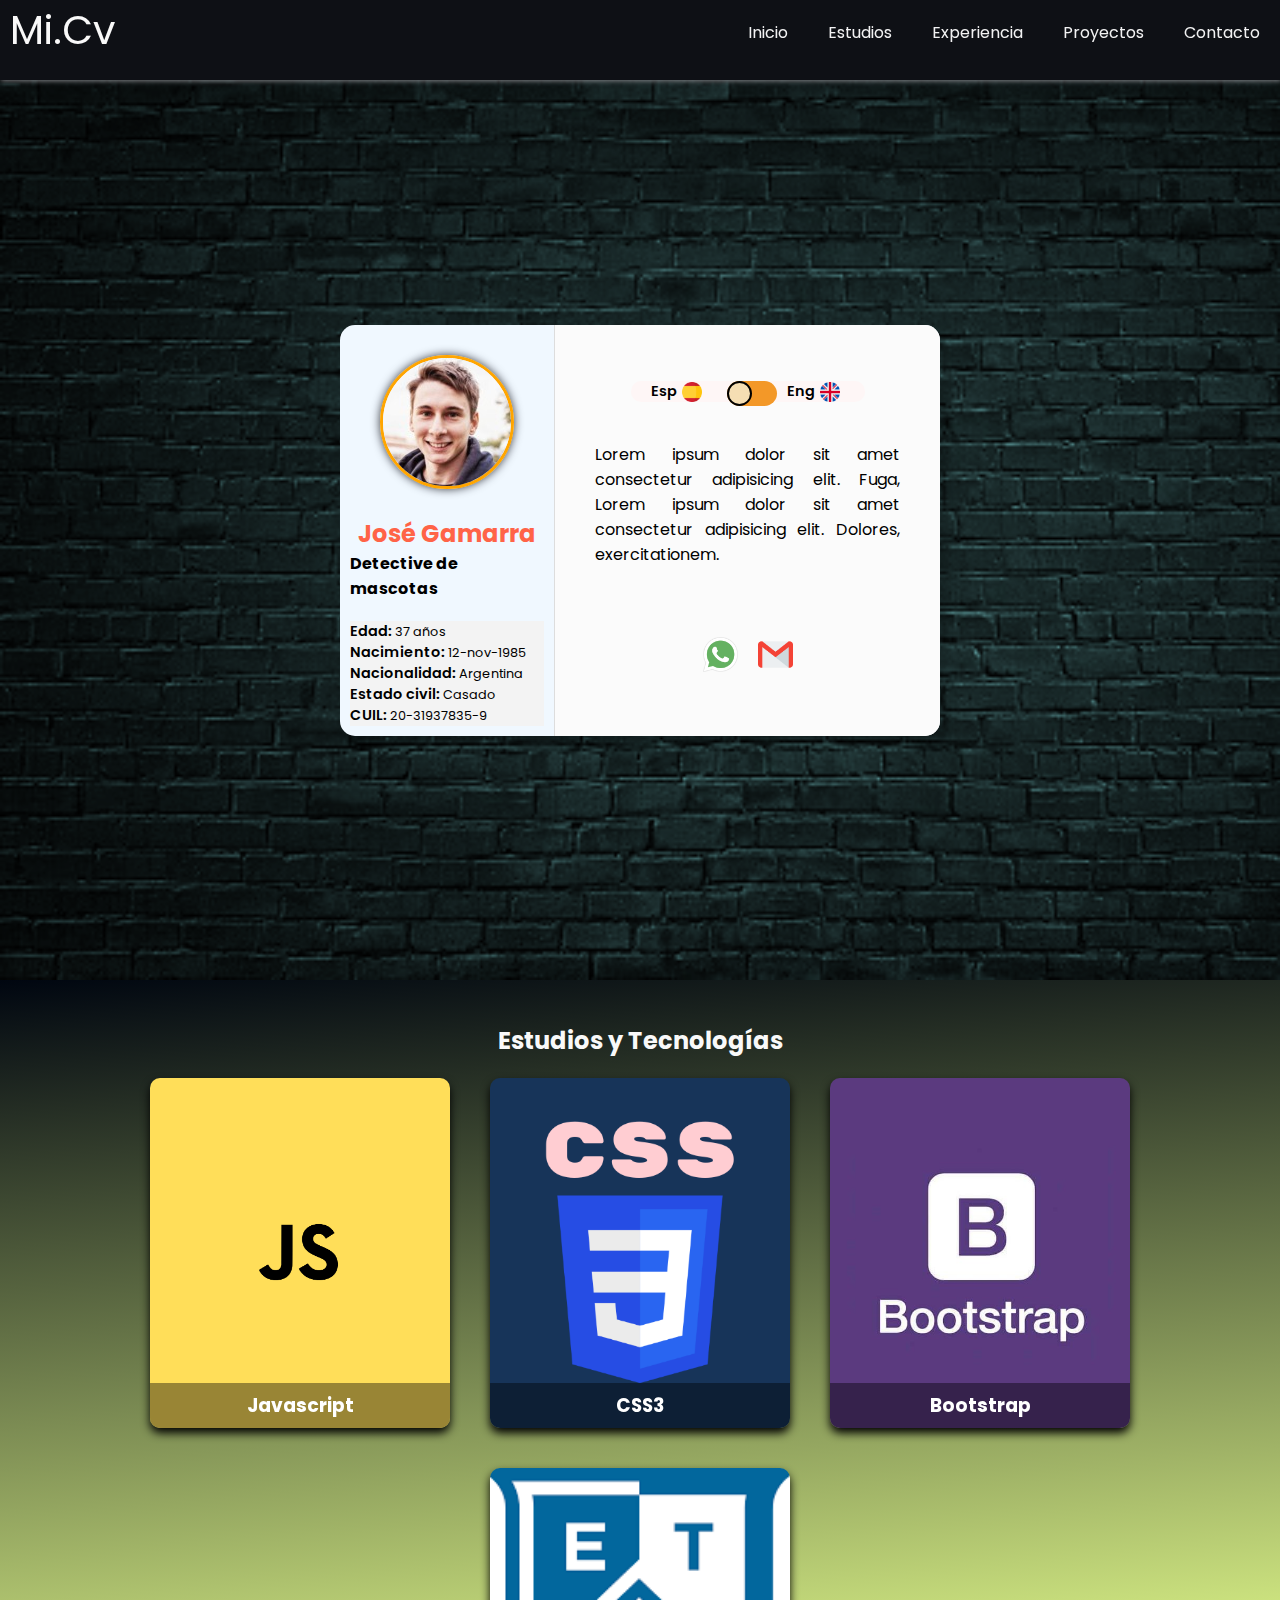
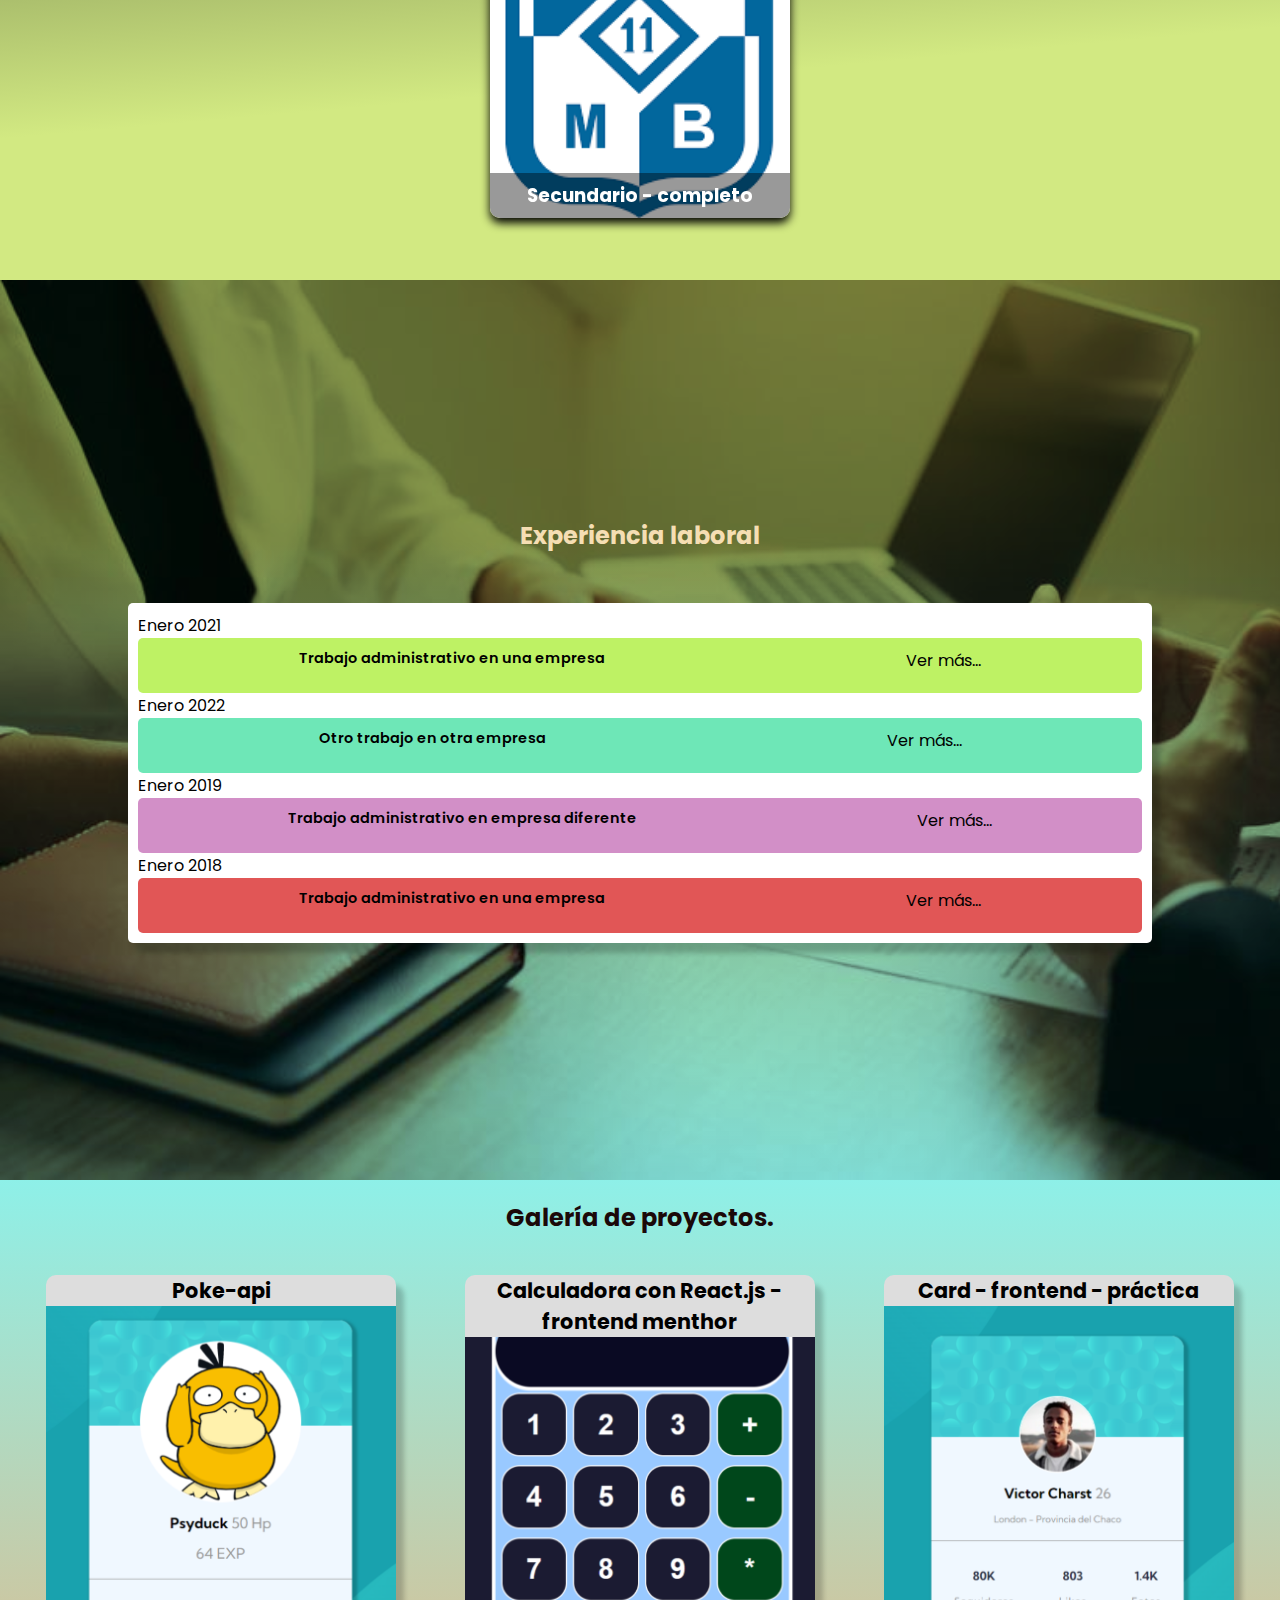
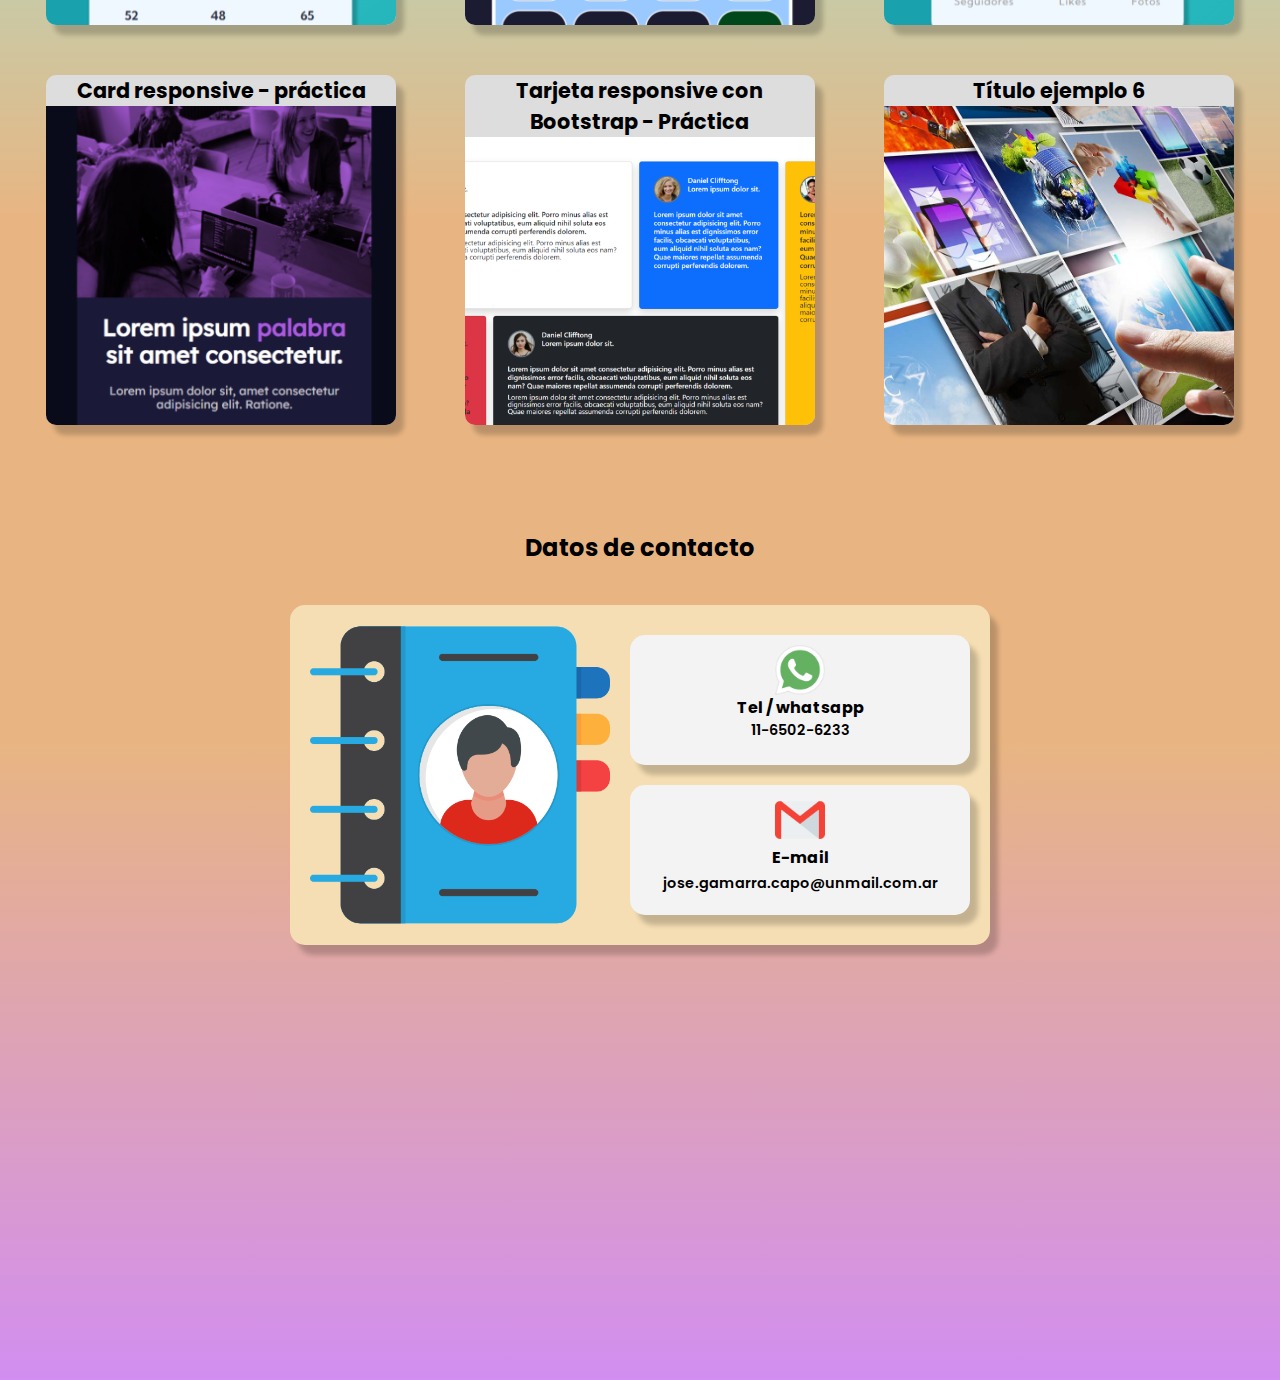
==== index.html @ 61296195 "cv ticmas para subir" ====
<!DOCTYPE html>
<html lang="es">
<head>
    <meta charset="UTF-8">
    <meta http-equiv="X-UA-Compatible" content="IE=edge">
    <meta name="viewport" content="width=device-width, initial-scale=1.0">
    <link rel="stylesheet" href="./css/estilos.css">
    <title>Curriculum</title>
</head>
<body>
    <header class="header">
      <a href="#inicio-pagina" class="logo-header">Mi.Cv</a>
      <input type="checkbox" id="side-menu" class="side-menu">
      <label id="ocultar-menu" for="side-menu" class="hamb"><span class="hamb-line"></span></label>
      <nav class="nav">
        <ul class="menu-nav">
            <li><a onclick="ocultarMenu()" href="#incio-link">Inicio</a></li>
            <li><a onclick="ocultarMenu()" id="click-cerrar" href="#estudio-link">Estudios</a></li>
            <li><a onclick="ocultarMenu()" href="#experiencia-todo">Experiencia</a></li>
            <li><a onclick="ocultarMenu()" href="#proyecto-link">Proyectos</a></li>
            <li><a onclick="ocultarMenu()" href="#contacto-link">Contacto</a></li>
        </ul>
      </nav>
    </header>   
    <main class="contenido">
      <!---------------------------------Inicio del contenido principal-->
      <section id="incio-link" class="inicio-pagina">
          <div class="conteiner-tarjeta">
            <div class="header-persona">
                <a href="#">
                  <img src="./imagenes/foto-perfil.jpg" class="foto-perfil" alt="">
                </a>
                <h2>José Gamarra</h2>
                <h4>Detective de mascotas</h4>  
                <div class="conteiner-info-personal">
                  <p><span>Edad: </span>37 años</p>
                  <p><span>Nacimiento:</span> 12-nov-1985</p>
                  <p><span>Nacionalidad:</span> Argentina</p>
                  <p><span>Estado civil:</span> Casado</p>
                  <p><span>CUIL:</span> 20-31937835-9</p>
                </div>
            </div>
            <div class="descripcion-persona">
              <!--                              traductor     -->
              <div class="traductor">
                <span class="idiomas-banderita">Esp 
                  <img class="banderita" src="./imagenes/idioma/espana.png" alt="">
                </span>
              
                <input type="checkbox" class="traducir-cv">
           
                <span class="idiomas-banderita">Eng
                  <img class="banderita" src="./imagenes/idioma/reino-unido.png" alt="">
                </span>
              </div>
                <p>Lorem ipsum dolor sit amet consectetur adipisicing elit. Fuga, Lorem ipsum dolor sit amet consectetur adipisicing elit. Dolores, exercitationem.</p>
                <div class="social-persona">
                  <a href="#contacto-link">
                    <img class="links-persona" src="./imagenes/whatsapp.png" alt="">
                  </a>
                  <a href="#contacto-link">
                    <img class="links-persona" src="./imagenes/gmail.png" alt="">
                  </a>
                  <!-- <a href="#">
                    <img class="links-persona" src="./imagenes/file.png" alt="">
                  </a> -->
                </div>
            </div>
          </div>    
      </section>        
      <!----------------------------------------------Area de estudio-->    
      <section id="estudio-link" class="tecno-todo">
        <h2>Estudios y Tecnologías</h2>
        <div class="conteiner-estudios">
          <div class="card">
              <div class="face front">
                  <img src="./imagenes/javascript-small-vertical.png" alt="">
                  <h3>Javascript</h3>
              </div>
              <div class="face back">
                  <h3>Estructuras y lógica</h3>
                  <p>Curso aprobado de argentina programa</p>
                  <p>Curso de inicio en Ticmas</p>
                  <p>Autodidacta en freecodecamp y videos de Youtube</p>
                  <p>Curso en Platzi</p>
                  <div class="link">
                    <a href="#proyecto-link">Ver más...</a>
                  </div>
              </div>
          </div>
          <div class="card">
              <div class="face front">
                  <img src="./imagenes/css-vertical.png" alt="">
                  <h3>CSS3</h3>
              </div>
              <div class="face back">
                <h3>Diseño y colores</h3>
                <p>Curso en platzi - Flexbox</p>
                <p>Curso bluuweb - Grid</p>
                <p>Autodidacta videos de Youtube</p>
                <p>Curso en Ticmas - en curso</p>
                  <div class="link">
                    <a href="#proyecto-link">Ver más...</a>
                  </div>
              </div>
          </div>
          <div class="card">
            <div class="face front">
                <img src="./imagenes/bootstrap-vertical.jpg" alt="">
                <h3>Bootstrap</h3>
            </div>
            <div class="face back">
              <h3>Maquetado y copiado</h3>
              <p>Autodidacta en la página oficial</p>
              <p>Cuso bluuweb - Bases de Bootstrap</p>
              <p>Autodidacta - videos de Youtube</p>
                <div class="link">
                    <a href="#proyecto-link">Ver más...</a>
                </div>
            </div>
          </div>
          <div class="card">
          <div class="face front">
              <img src="./imagenes/secundario-2.png" alt="">
              <h3>Secundario - completo</h3>
          </div>
          <div class="face back">
            <h3>Escuela Técnica N°11</h3>
            <p>1999 al 2004</p>
            <p>Título: Maestro Mayor de Obras</p>
            <p>Especialidad: construcciones civiles</p>
              <div class="link">
                <a href="#proyecto-link">Ver más...</a>
              </div>
          </div>
          </div>
        </div>
      </section>           
      <!------------------------------------------Area de experiencia-->    
      <section id="experiencia-todo" class="experiencia-todo">
            <h2 class="exp-laboral">Experiencia laboral</h2>
            <div class="container">
                <div class="content">
                  <p>Enero 2021</p>
                  <div class="accordion_item" style="background-color: #bef264;">
                    <div class="accordion_header">
                      <span>
                        Trabajo administrativo en una empresa
                      </span> 
                      <div class="icon">
                        Ver más...
                      </div>
                    </div>
            
                    <div class="accordion_content">
                      <p>
                        Lorem, ipsum dolor sit amet consectetur adipisicing elit. Ratione nostrum, cupiditate sit officiis sint expedita praesentium dolore quos quidem iure totam eos. Quibusdam labore reprehenderit nam rem excepturi, sit quisquam.
                        <br>
                        Lorem ipsum dolor sit amet consectetur adipisicing elit. Aut, accusamus.
                        <br>
                        Lorem ipsum dolor sit amet consectetur adipisicing elit. Non ut ipsum sapiente totam maxime voluptates harum. Labore consequatur est possimus?
                    </div>
                  </div>
                  <p>Enero 2022</p>
                  <div class="accordion_item" style="background-color: #6ee7b7;">
                    <div class="accordion_header">
                      <span>
                        Otro trabajo en otra empresa
                      </span> 
                      <div class="icon">
                        Ver más...
                      </div>
                    </div>
            
                    <div class="accordion_content">
                      <p>
                        Lorem ipsum dolor sit amet consectetur adipisicing elit. Omnis animi, quam exercitationem maxime ab aliquid quo dolorem dolores est mollitia rerum quasi velit distinctio eos, quidem saepe quisquam sequi molestias similique praesentium dolore perspiciatis. Eius, voluptate itaque! Quas maxime amet iure modi nemo quod, id reprehenderit sed laborum, nesciunt exercitationem. Sit dignissimos temporibus dolores repellat vitae excepturi itaque nesciunt reiciendis perferendis et. Explicabo facilis alias error illo sequi fugit voluptatibus unde, quas nulla voluptas aliquid aperiam ab, praesentium corrupti cum?
                      </p>
                    </div>
                  </div>
                  <p>Enero 2019</p>
                  <div class="accordion_item" style="background-color: #d28fc7;">
                    <div class="accordion_header">
                      <span>
                        Trabajo administrativo en empresa diferente
                      </span> 
                      <div class="icon">
                        Ver más...
                      </div>
                    </div>
            
                    <div class="accordion_content">
                      <p>
                        Lorem, ipsum dolor sit amet consectetur adipisicing elit. Ratione nostrum, cupiditate sit officiis sint expedita praesentium dolore quos quidem iure totam eos. Quibusdam labore reprehenderit nam rem excepturi, sit quisquam.
                        <br>
                        Lorem ipsum dolor sit amet consectetur adipisicing elit. Aut, accusamus.
                        <br>
                        Lorem ipsum dolor sit amet consectetur adipisicing elit. Non ut ipsum sapiente totam maxime voluptates harum. Labore consequatur est possimus?
                    </div>
                  </div>
                  <p>Enero 2018</p>
                  <div class="accordion_item" style="background-color: #e15656;">
                    <div class="accordion_header">
                      <span>
                        Trabajo administrativo en una empresa
                      </span> 
                      <div class="icon">
                        Ver más...
                      </div>
                    </div>
            
                    <div class="accordion_content">
                      <p>
                        Lorem, ipsum dolor sit amet consectetur adipisicing elit. Ratione nostrum, cupiditate sit officiis sint expedita praesentium dolore quos quidem iure totam eos. Quibusdam labore reprehenderit nam rem excepturi, sit quisquam.
                        <br>
                        Lorem ipsum dolor sit amet consectetur adipisicing elit. Aut, accusamus.
                        <br>
                        Lorem ipsum dolor sit amet consectetur adipisicing elit. Non ut ipsum sapiente totam maxime voluptates harum. Labore consequatur est possimus?
                    </div>
                </div>
              </div>
      </section>
      <!------------------------------------Area de proyectos propios-->    
      <section id="proyecto-link" class="proyectos">
          <h2 class="galeria-h2">Galería de proyectos.</h2>
          <div class="conteiner-galeria">
            <div class="item-galeria">
              <a href="https://practica-api-pokemon.netlify.app/" target="_blank">
                <h3 class="titulo-imagen">Poke-api</h3>
                <img src="imagenes/proyectos/poke-api.png" alt="" class="imagen-galeria">
              </a>
              </div>
            <div class="item-galeria">
              <a href="https://react-calc-practica1.netlify.app/" target="_blank">
                <h3 class="titulo-imagen">Calculadora con React.js - frontend menthor</h3>
                <img src="imagenes/proyectos/React-Calc-FCC-final.png" alt="" class="imagen-galeria">
              </a>
            </div>
            <div class="item-galeria">
              <a href="https://practica-frontend-1.netlify.app/" target="_blank">
                <h3 class="titulo-imagen">Card - frontend - práctica</h3>
                <img src="imagenes/proyectos/tarjeta-fronend-1.png" alt="" class="imagen-galeria">
              </a>
              </div>
            <div class="item-galeria">
              <a href="https://spiffy-basbousa-852ef6.netlify.app">
                <h3 class="titulo-imagen">Card responsive - práctica</h3>
                <img src="imagenes/proyectos/tarjeta-responsive-final.png" alt="" class="imagen-galeria">
              </a>
            </div>
            <div class="item-galeria">
              <h3 class="titulo-imagen">Tarjeta responsive con Bootstrap - Práctica</h3>
              <img src="imagenes/proyectos/cardBootstrapprueba.png" alt="" class="imagen-galeria">
            </div>
            <div class="item-galeria">
              <h3 class="titulo-imagen">Título ejemplo 6</h3>
              <img src="imagenes/fondo-1.jpg" alt="" class="imagen-galeria">
            </div>
          </div>
          
      </section>
      <!-------------------------------------------Area de contacto-->    
      <section id="contacto-link" class="contacto">
          <div class="datos-conteiner">
            <div class="titulo-contacto">
              <h2>Datos de contacto</h2>
            </div>
            <div class="items-contacto">
              <div class="item-imagen">
                <img src="imagenes/directorio-telefonico.png" alt="" class="imagen-decoracion">
              </div>
              <div class="datos-container">
                <div class="item-telefono">
                  <img src="imagenes/whatsapp.png" alt="" class="imagen-telefono">
                  <h4>Tel / whatsapp</h4>
                  <h5><span>11-6502-6233</span></h5>
                </div>
                <div class="item-telefono">
                  <img src="imagenes/gmail.png" alt="" class="imagen-telefono">
                  <h4>E-mail</h4>
                  <p><span>jose.gamarra.capo@unmail.com.ar</span></p>
                  <!-- <div class="item-telefono-muy-chico">
                    <span >jose.gamarra.capo</span>
                    <span>gmail.com</span>
                  </div> -->
                </div>
              </div>
            </div>
          </div>
      </section>

    </main>
    <script src="./app.js"></script>
    <!--otras ideas para trabajar-->
    <!--boton para descargar cv en pdf-->
    <!--traducir el documento entero a ingles con boton-->
    <!--modo noctoruno-->
    <!--pwa-->
</body>
</html>
---- css/estilos.css ----
@import url("https://fonts.googleapis.com/css2?family=Poppins:wght@400;700&display=swap");

:root{
    --white: #f9f9f9;
    --green: #229395;
    --green-light: #7acbcd;
    --black: #36383F;
    --grey: #85888C;
    --black-nav:#0e1015;
    --green-hover: rgb(1, 45, 45);
    --degr-negro-amarillo: linear-gradient(175deg, rgba(0,0,0,1) 4%, rgba(245,244,209,1) 98%);
    --degr-amari-negro: inear-gradient(0deg, rgba(0,0,0,1) 4%, rgba(245,244,209,1) 98%);
    --radial-negro: radial-gradient(circle, rgba(255,255,255,1) 0%, rgba(9,8,8,1) 70%);
    
    --degra-negro-amari: linear-gradient(175deg, rgb(0, 6, 16) 0%, rgb(210, 233, 130) 75%);
    --degra-amari-celes: linear-gradient(0deg, rgba(142,240,232,1) 0%, rgba(133,149,74,1) 71%);
    --degra-celes-rojo: linear-gradient(180deg, rgba(142,240,232,1) 0%, rgba(232,181,130,1) 71%);
    --degra-rojo-viol: linear-gradient(0deg, rgba(210,142,240,1) 0%, rgba(232,181,130,1) 71%);

}

*{
    margin: 0;
    padding: 0;
    box-sizing: border-box;
}
html{
    scroll-behavior: smooth;
}

body{
    font-family: "Poppins", sans-serif;
    width: 100%;
}
main{
    width: 100%;
    scroll-behavior: smooth;
}
/*------------------------------------------------------------navbar comienzo*/

a{
    text-decoration: none;
}

ul{
    list-style: none;
}

.header{
    background-color: var(--black-nav);
    box-shadow: 1px 1px 5px 0px var(--grey);
    position: sticky;
    top: 0;
    width: 100%;
    height: 80px;
    z-index: 10;
}

.logo-header{
    display: inline-block;
    color: var(--white);
    font-size: 2.5rem;
    margin-left: 10px;
}

.nav{
    width: 100%;
    height: 100%;
    position: fixed;
    top: 70px;
    background-color: var(--black-nav);
    overflow: hidden;
    max-height: 0;
    transition: max-height .5s ease-out;
    opacity: 95%;
    z-index: 9;
    
}

.menu-nav a{
    display: block;
    padding: 20px;
    color: white;
}



.menu-nav a:hover{
    background-color: var(--green-hover);
    padding: 21px;
}

.hamb{
    cursor: pointer;
    float: right;
    padding: 40px 20px;
}
.hamb-line {
    background: var(--white);
    display: block;
    height: 2px;
    position: relative;
    width: 24px;   
}

.hamb-line::before,
.hamb-line::after{
    background: var(--white);
    content: '';
    display: block;
    height: 100%;
    position: absolute;
    transition: all .2s ease-out;
    width: 100%;
}

.hamb-line::before{
    top: 5px;
}

.hamb-line::after{
    top: -5px;
}

.side-menu {
    display: none;
}


.side-menu:checked ~ nav {
    max-height: 100%;
}

.side-menu:checked ~ .hamb .hamb-line {
    background: transparent;
}

.side-menu:checked ~ .hamb .hamb-line::before {
    transform: rotate(-45deg);
    top:0;
}

.side-menu:checked ~ .hamb .hamb-line::after {
    transform: rotate(45deg);
    top:0;
}

@media (min-width: 768px) {
    .nav{
        max-height: none;
        top: 0;
        position: relative;
        float: right;
        width: fit-content;
        background-color: transparent;
    }

    .menu-nav li {
        float: left;
    }

    .menu-nav a:hover{
        background-color: transparent;
        color: var(--green-light)
    }

    .hamb     {
        display: none;
    }    
}
/*--------------------------------------------------------------- final de navbar*/




/*----------------------------------------------------------Contenido principal  */
.contenido{
    box-sizing: border-box;
    padding: 0;
    margin: 0;
}

.inicio-pagina {
    box-sizing: border-box;
    background: url(../imagenes/fondo-pared.jpg), var(--green-light);
    background-blend-mode: multiply;

    background-repeat: no-repeat;
    background-attachment: scroll;
    background-size: cover;
    min-height: 100vh;
    display: flex;
    flex-direction: column;
    align-items: center;
    justify-content: center;
    min-width: 100%;
}

/*---------------------------------------------------------------Inicio / tarjeta  */
.conteiner-tarjeta{
    display: flex;
    max-width: 600px;
    height: auto;
    background-color: aliceblue;
    border-radius: 15px;
    box-shadow: 8px 10px 5px #0003;
    overflow: hidden;

}
.header-persona{
    border-right: 1px solid #ddd;
    padding: 10px;
    display: flex;
    flex-direction: column;
    align-items: center;
    padding: 10px;  
      
}
.conteiner-info-personal{
    font-size: .8rem;
    background-color: #f3f3f3;
    display: flex;
    flex-direction: column;
    align-items: flex-start;
    width: 100%;
}
@media (max-width: 768px){
    .conteiner-info-personal{
        width: max-content;
        padding: 10px;
    }
}

.descripcion-persona{
    background: #fbfbfb;
    padding: 30px 10px;
    display: flex;
    flex-direction: column;
    align-items: center;
}
/* .conteiner-info-personal p{
    color: tomato;
    font-size: 14px;
} */
/*                                        incio del traductor  */
.traductor{
    display: flex;
    justify-content: center;
    width: fit-content;
    background-color: rgb(254, 246, 246);
    border-radius: 10px;
    margin: 10px 0;
}
.idiomas-banderita{
 display: flex;
 align-items: center;
 margin: 0 20px;
}

.banderita{
    height: 20px;
    width: 20px;
    margin: 0 5px;
}

.traducir-cv{
    position: relative;
    width: 40px;
    outline: none;
    appearance: none;
    border-radius: 25px;
}
.traducir-cv:before{
    content: '';
    position: absolute;
    width: 50px;
    height: 25px;
    background-color: #f39828;
    border-radius: 25px;
}
.traducir-cv:after{
    content: '';
    position: absolute;
    width: 25px;
    height: 25px;
    background: wheat;
    border-radius: 25px;
    transition: 0.23s;
    border: 2px solid black;
    box-sizing: border-box;
}
.traducir-cv:checked::after{
    left: 25px;
    border: 2px solid #229395;
}
.traducir-cv:checked:before{
    background: #4bf8fb;
}

/*--------------------------------------------------Final traductor */
.header-persona a{
    position: relative;
    display: block;
}
.header-persona img{
    border-radius: 50%;
    box-shadow: 0px 0px 10px var(--black);
    margin: 20px 30px;
    transition: .2s;
    border: 3px solid orange;
}
.header-persona a:hover img{
    box-shadow: 0px 0px 20px var(--grey);
}
.header-persona h2{
    color: tomato;
}
.header-persona h4{
    margin-bottom: 20px;
}
.social-persona{
    display: flex;
    justify-content: space-evenly;  
    margin: 40px 0 10px 0; 
}
.links-persona{
    height: 35px;
    margin: 0 10px;
}
.links-persona:hover{
    height: 37px;
    box-shadow: 0 5px 10px #000;
    border-radius: 50%;
}
.descripcion-persona{
    position: relative;
    display: flex;
    justify-content: center;
}
.descripcion-persona p{
    margin: 30px 30px;
}

@media(max-width: 768px) {
    .conteiner-tarjeta{
        display: block;
        width: 80%;  
        margin: 20px;  
    }
    .header-persona{
        padding: 20xp 20xp 5px 20px;
        border: none;
    }
    .descripcion-persona{
        padding: 5px 20px 20xp 20px;
        background: transparent;
    }
    .header-persona h4{
        margin: 0;
    }
}
/*-------------------------------------------------- Fin de primera parte / tarjeta */


/*----------------------------------------------- Segunda parte - Tarejtas estudios */

.tecno-todo{
    background: var(--degra-negro-amari);
    padding: 20px;
    margin: 0;
    display: flex;
    flex-direction: column;
    justify-content: center;
    flex-wrap: wrap;
    align-items: center;
    min-height: 100vh;
    z-index: -1;
    text-align: center;
    color: var(--white);
}
.conteiner-estudios{
    display: flex;
    justify-content: center;
    flex-wrap: wrap;
    align-items: center;
    width: 100%;
}

.card{
    position: relative;
    width: 300px;
    height: 350px;
    margin: 20px;  
}
.card .face {
   position: absolute;
   width: 100%;
   height: 100%;
   backface-visibility: hidden;
   border-radius: 10px; 
   overflow: hidden;
   transition: .5s;
}
.card .front{
    transform: perspective(600px) rotateY(0deg);
    box-shadow: 0 5px 10px #000;
}
.card .front img {
    position: relative;
    width: 100%;
    height: 100%;
    object-fit: cover;
}
.card .front h3{
    position: absolute;
    bottom: 0;
    width: 100%;
    height: 45px;
    line-height: 45px;
    color: #fff;
    background: rgb(0,0,0,.4);
    text-align: center;
}
.card .back {
    transform: perspective(600px) rotateY(180deg);
    background: rgb(3,35,54);
    padding: 15px;
    color: #f3f3f3;
    display: flex;
    flex-direction: column;
    justify-content: space-between;
    text-align: center;
    box-shadow: 0 5px 10px #000;
}
.card .back .link {
    border-top: solid 1px #f3f3f3;
    height: 50px;
    line-height: 50px;
}
.card .back .link a {
    color: #f3f3f3;
}
.card .back h3{
    font-size: 20px;
    margin-top: 20px;
    letter-spacing: 2px;
    color: #f3f3f3;
}
.card .back p {
    color: #f3f3f3;
    font-size: .9rem;
    margin: 5px;
    letter-spacing: normal;
}
.card:hover .front {
    transform: perspective(600px) rotateY(180deg);
}
.card:hover .back {
    transform: perspective(600px) rotateY(360deg);
} 
/*-----------------------------------------------------------------------------------Final estudios*/



/*---------------------------------------------------------------- Parte tres - experiencia laboral*/
.experiencia-todo{
    box-sizing: border-box;
    background: url(../imagenes/work-experience.jpg),  var(--degra-amari-celes);
    background-blend-mode: multiply;
    background-repeat: no-repeat;
    background-attachment: scroll;
    background-size: cover;
    min-height: 100vh;
    display: flex;
    flex-direction: column;
    align-items: center;
    justify-content: center;
    color: wheat;
}
.container {
    box-shadow: 8px 10px 5px #0003;
    max-width: 80%;
    background-color: white;
    border-radius: 5px;
    padding: 10px;
    margin: 50px 5px;
    min-height: 100hv;
}
.exp-laboral{
    margin-top: 50px;
}
.content {
    display: flex;
    flex-direction: column;
}
.accordion_item {
    border-radius: 5px;
} 
.accordion_item:hover {
    opacity: 0.9;
}  
.accordion_header {
    padding: 10px;
    cursor: pointer;
    display: flex;
    justify-content: space-around;
    color: #000;
}
  
/* .fechas{
    display: flex;
    flex-direction: column;
    justify-content: center;
    text-align: center;
    margin-right: 10px;
} */
  
.accordion_content {
    margin: 0 50px 10px 50px;
    /* margin-left: 50px;
    margin-right: 50px;
    margin-bottom: 10px; */
    overflow: hidden;
    height: 0;
    transition: all .5s ease;
    font-size: 1rem;
    color: var(--black);
} 
.active {
    padding-bottom: 10px;
}
span {
    font-weight: 600;
    font-size: 0.9rem;
}
p {
    text-align: justify;
    color: #000;
}  
.icon{
    text-decoration: none;
    text-align: center;
    font-size: 1rem;
    color: #000;
    padding: 0;
    transition: background-color 0.2s ease-in, color 0.2s ease-in;
}
  .icon:hover{
    color: #1e1f23;
}
/*--------------------------------------------------------fin de experiencia laboral*/



/*---------------------------------------- Parte 4 - galeria de proyectos (con grid)*/
.proyectos{
    box-sizing: border-box;   
    min-height: 100vh;
    background: var(--degra-celes-rojo);
    /* background: rgb(187,178,96);
    background: linear-gradient(180deg, rgba(187,178,96,1) 26%, rgba(78,149,2,1) 83%); */
}
.galeria-h2{
    text-align: center;
    color: rgb(27, 9, 9);
    padding: 20px;   
}
.conteiner-galeria{
    display: grid;
    gap: 1rem;
    grid-auto-rows: 24rem;
    grid-template-columns: repeat(auto-fill, minmax(min(100%, 25rem), 1fr));
    justify-items: center; 
    padding: 20px;
}
.item-galeria{
    background-color: #ddd;
    height: 350px;
    width: 350px;
    border-radius: 10px;
    overflow: hidden;
    box-shadow: 8px 10px 5px #0003;   
}
.item-galeria:hover {
    opacity: 70%;
    background: rgb(236, 149, 182);
    cursor: pointer;
    box-shadow: 4px 5px 3px rgba(0, 0, 0, 0.2);  
    height: 340px;
    width: 340px;
}
.titulo-imagen{
    color: #000;
    font-size: 1.3rem;
    text-align: center;
}
.imagen-galeria{
    height: 100%;
    width: 100%;
    object-fit: cover;
}
.imagen-galeria:hover{
    opacity: 95%;
}
@media(max-width: 768px){
    .item-galeria{
        width: 80%;
        height: 340px;
        box-shadow: 8px 10px 5px #0003;
    }
    .item-galeria:hover{
        width: 76%;
        height: 340px;
        box-shadow: 8px 10px 5px #0003;
    }
}
/*------------------------------------------------------- Fin de galeria de proyectos */



/*----------------------------------------------------Parte 5 - area de contacto*/
.contacto{
    /* background: rgb(238,238,238);
    background: linear-gradient(0deg, rgba(238,238,238,1) 16%, rgba(78,149,2,1) 83%); */
    background: var(--degra-rojo-viol);
    height: 100vh;
    display: flex;
    flex-direction: column;
    justify-items: center;
    width: 100%;
    
}
.titulo-contacto{
    text-align: center;
    padding: 20px;
}
.datos-conteiner{
    min-height: 100vh;
    width: 100%;
    padding: 30px;
    display: flex;
    flex-direction: column;
    align-items: center;
}
.items-contacto{
    background-color: wheat;
    padding: 20px;
    margin: 20px;
    display: grid;
    grid-template-columns: 1fr 2fr;
    gap: 20px;
    /* display: flex;
    justify-content: space-around;  */
    max-width: 700px;
    box-shadow: 8px 10px 5px #0003;
    border-radius: 15px;   
}
    .item-imagen{
        padding: 0;
        margin: 0;
        box-sizing: border-box;
        height: 300px;
        width: 300px;
        overflow: hidden;
    }
    .imagen-decoracion{
        height: 300px;
    }
    .datos-container{
        display: flex;
        flex-direction: column;
        align-items: baseline;
        justify-content: center;
        gap: 20px;
    }

.item-telefono{
    background-color: #f3f3f3;
    padding: 10px;
    box-shadow: 8px 10px 5px #0003;
    display: flex;
    flex-direction: column;
    align-items: center;
    width: 100%;
    height: 130px;
    border-radius: 15px;
}
.imagen-telefono{
    height: auto;
    width: 50px;
}
.item-telefono:hover{
    background-color: #d5c6c6;
    padding: 5px;
    box-shadow: 8px 10px 10px #0003;
    display: flex;
    flex-direction: column;
    align-items: center;
    height: 130px;
    border-radius: 15px;
}
@media(max-width: 768px){
    .items-contacto{
        width: 100%;
        display: grid;
        grid-template-columns: 1fr; 
        justify-items: center;
    }
    .item-imagen{
        height: 100px;
        width: auto;
        overflow: hidden;
    }
    .imagen-decoracion{
        height: 100%;
        width: auto;
    }
    .datos-container{
        width: 100%;
        align-items: center;
    }
    .item-telefono{
        width: 100%;
        height: auto;
    }
    .item-telefono span{
        font-size: 3vw;
    }
}
/*----------------------------------------------------------- Fin de contacto */



/*
.items-contacto{
    display: flex;
    background-color: #85888C;
    height: 600px;
    width: auto;
    align-items: center;
    justify-content: space-around;

}
.item-imagen{
    display: flex;
    flex-direction: column;
    justify-items: center;
    border: 2px solid black;
}
.item-telefono{
    display: flex;
    flex-direction: column;
    justify-items: center;
    border: 2px solid black;
}

.imagen-telefono{
    height: 50px;
    width: auto;
} */
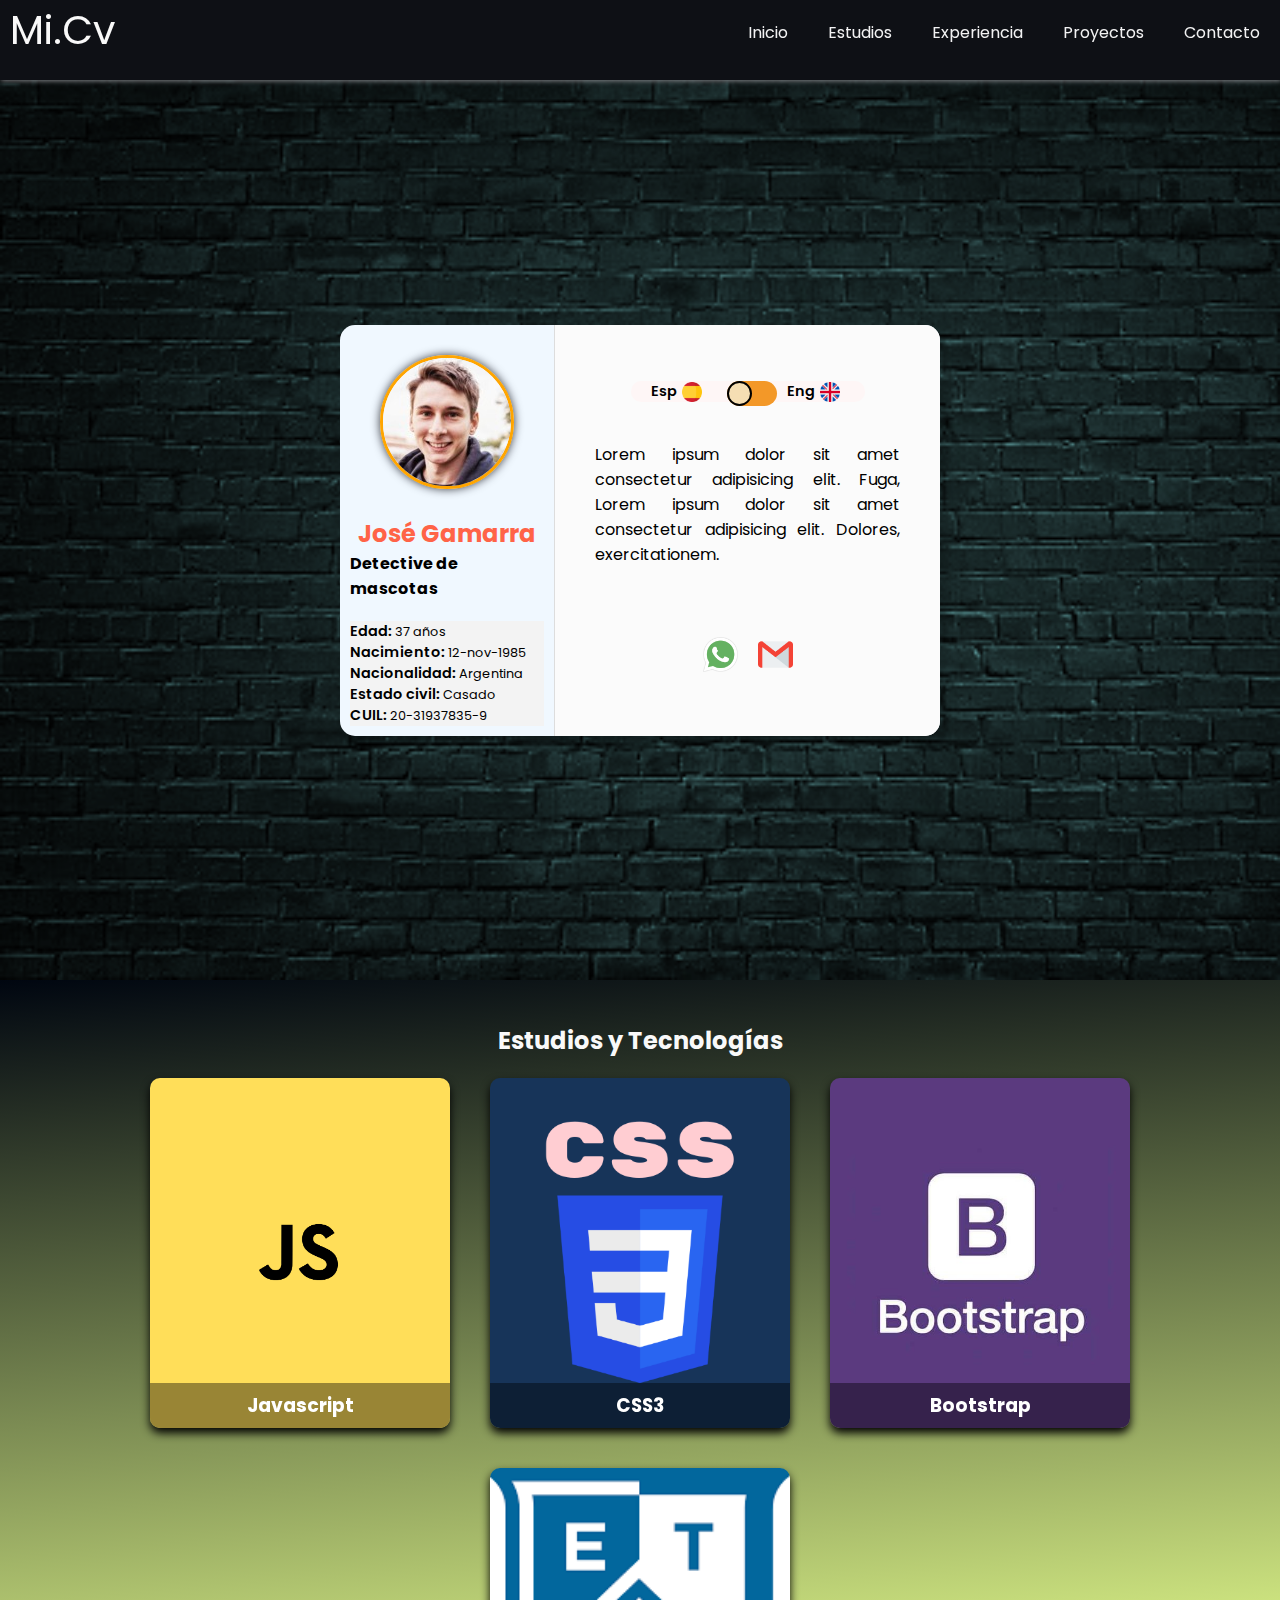
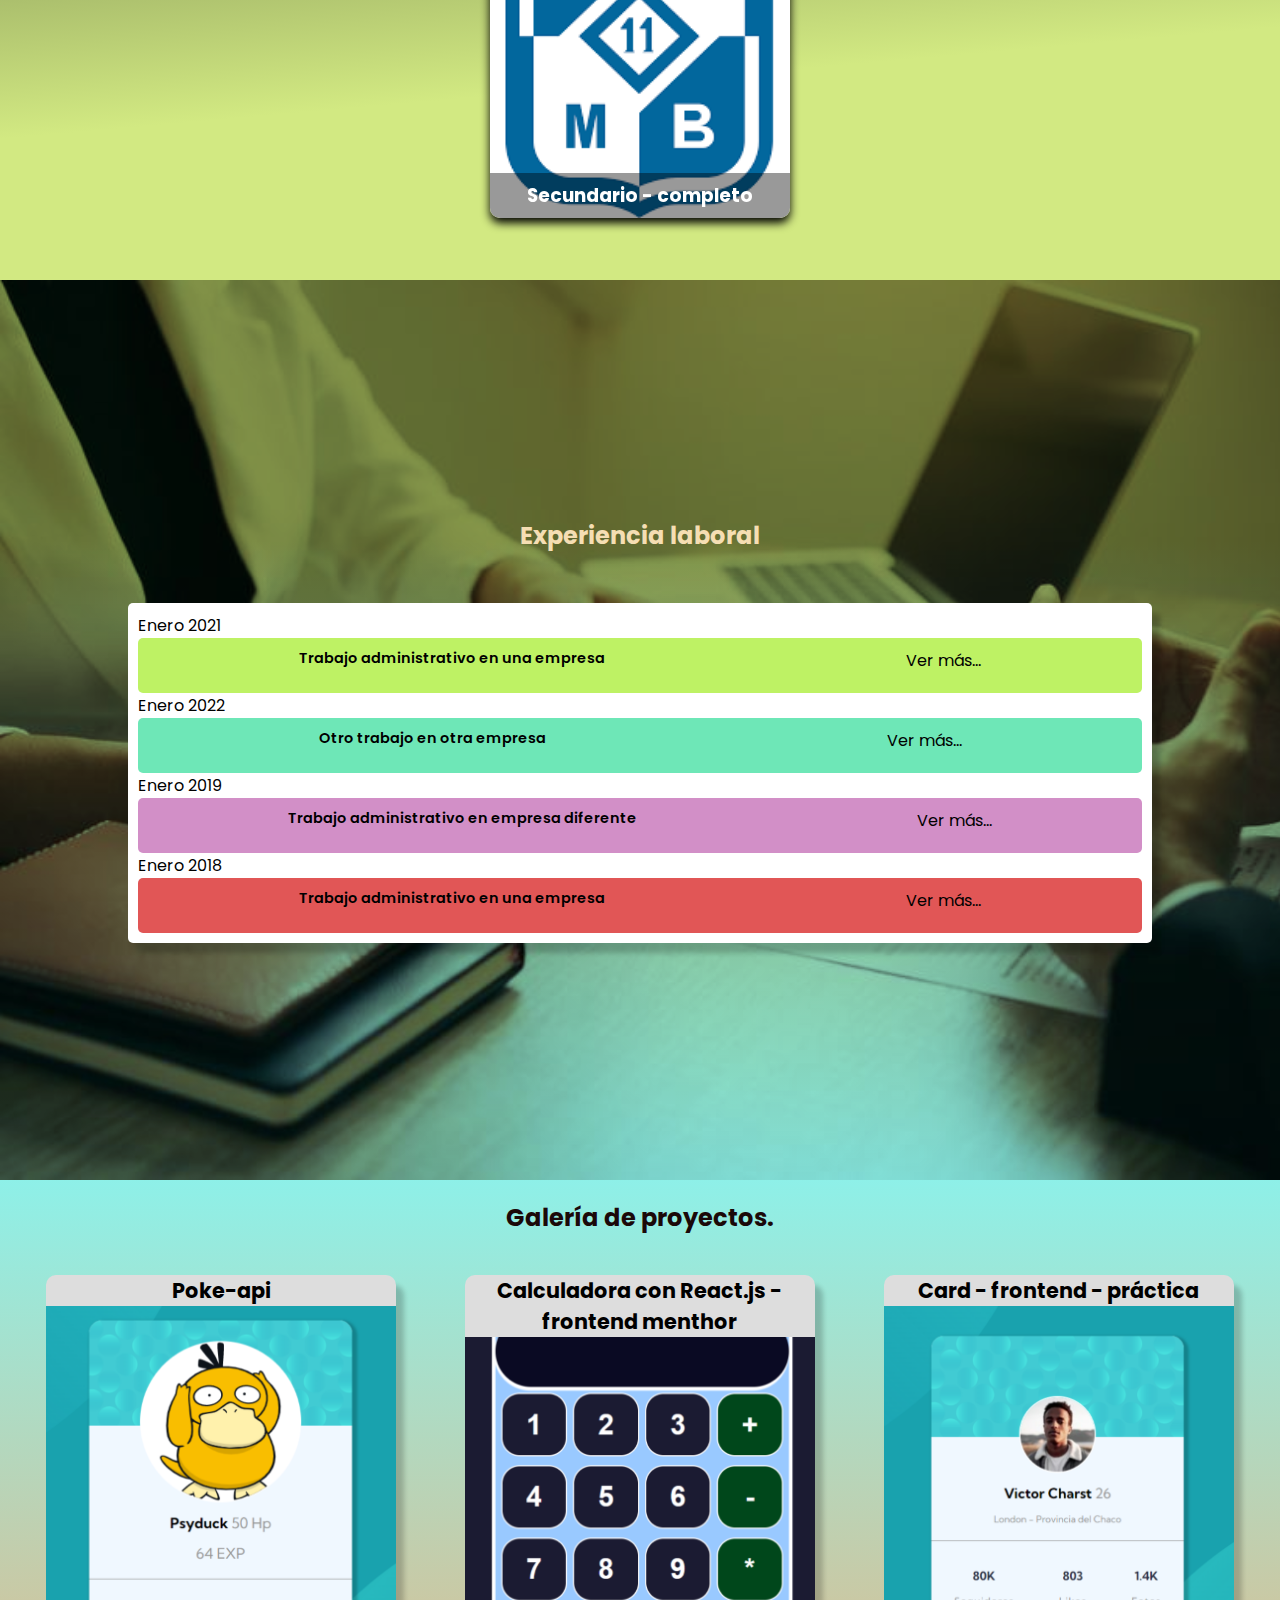
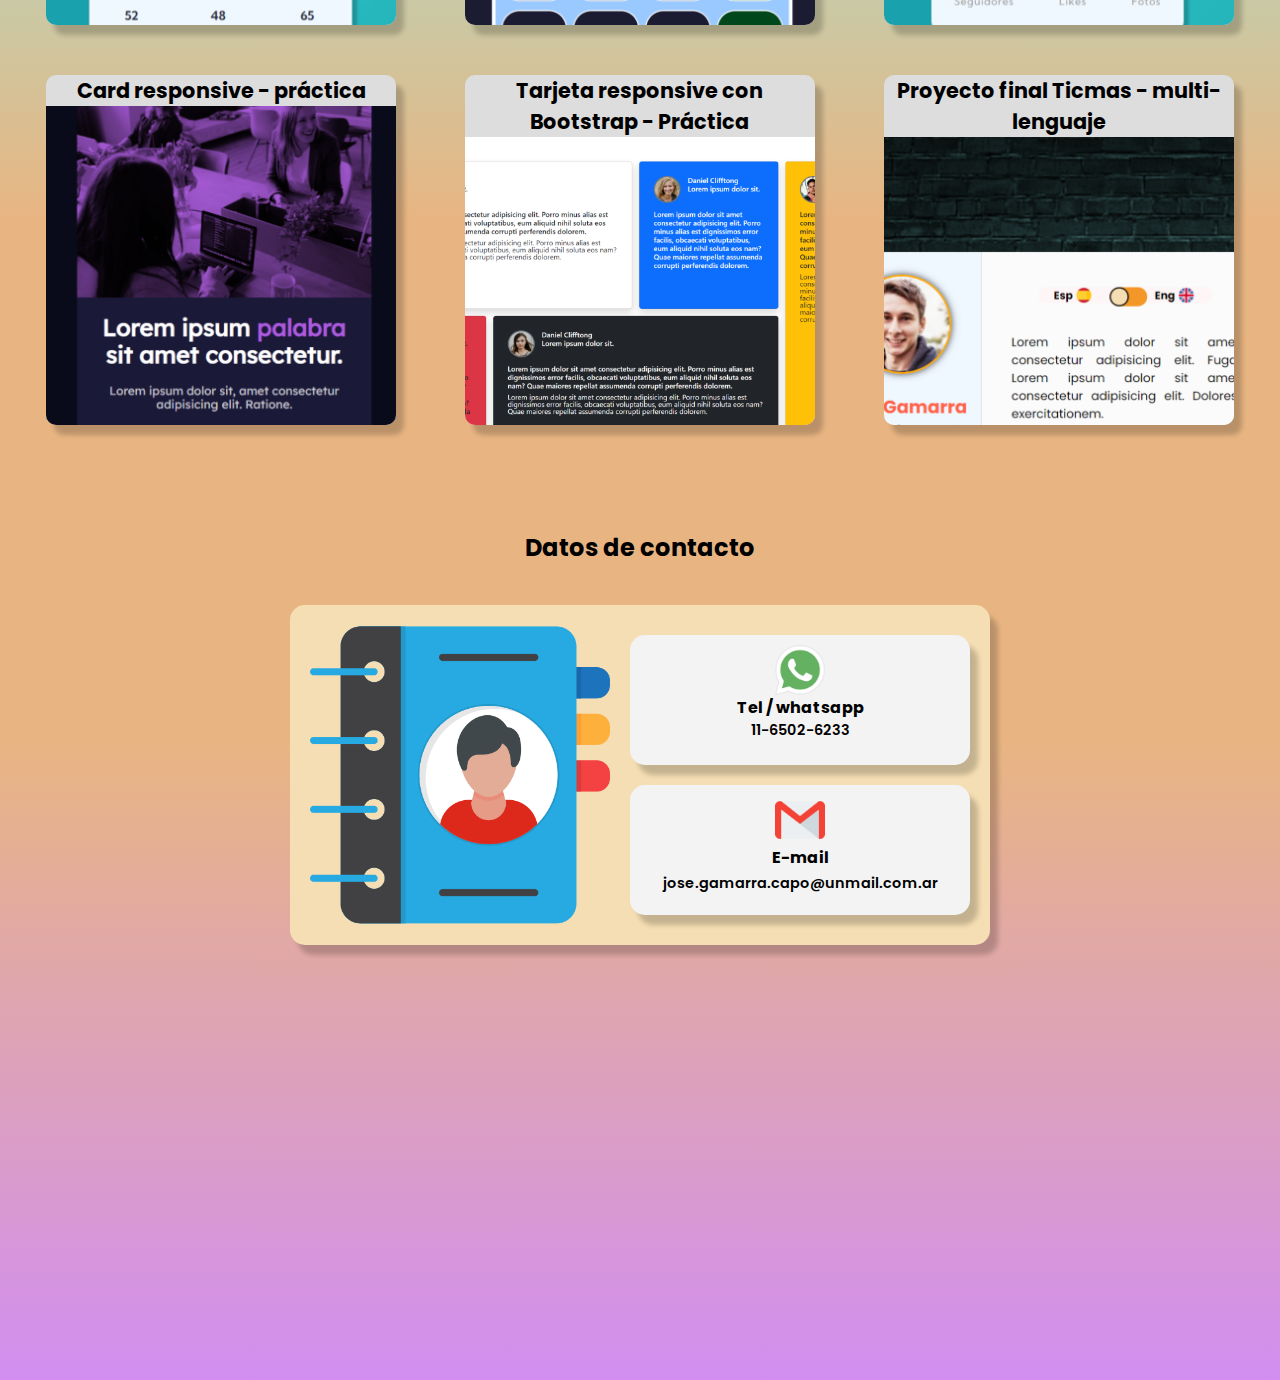
==== commit 1c7cddb5: "cv ticmas final 2" ====
--- a/index.html
+++ b/index.html
@@ -243,18 +243,22 @@
               </a>
               </div>
             <div class="item-galeria">
-              <a href="https://spiffy-basbousa-852ef6.netlify.app">
+              <a href="https://spiffy-basbousa-852ef6.netlify.app" target="_blank">
                 <h3 class="titulo-imagen">Card responsive - práctica</h3>
                 <img src="imagenes/proyectos/tarjeta-responsive-final.png" alt="" class="imagen-galeria">
               </a>
             </div>
             <div class="item-galeria">
-              <h3 class="titulo-imagen">Tarjeta responsive con Bootstrap - Práctica</h3>
-              <img src="imagenes/proyectos/cardBootstrapprueba.png" alt="" class="imagen-galeria">
-            </div>
-            <div class="item-galeria">
-              <h3 class="titulo-imagen">Título ejemplo 6</h3>
-              <img src="imagenes/fondo-1.jpg" alt="" class="imagen-galeria">
+              <a href="https://practica-bootstrap5-1.netlify.app/" target="_blank">
+                <h3 class="titulo-imagen">Tarjeta responsive con Bootstrap - Práctica</h3>
+                <img src="imagenes/proyectos/cardBootstrapprueba.png" alt="" class="imagen-galeria">
+              </a>
+            </div>
+            <div class="item-galeria">
+              <a href="https://cv-ticmas-final.netlify.app/index.html" target="_blank">
+                <h3 class="titulo-imagen">Proyecto final Ticmas - multi-lenguaje</h3>
+                <img src="imagenes/cv-ticmas.png" alt="" class="imagen-galeria">
+              </a>
             </div>
           </div>
           
